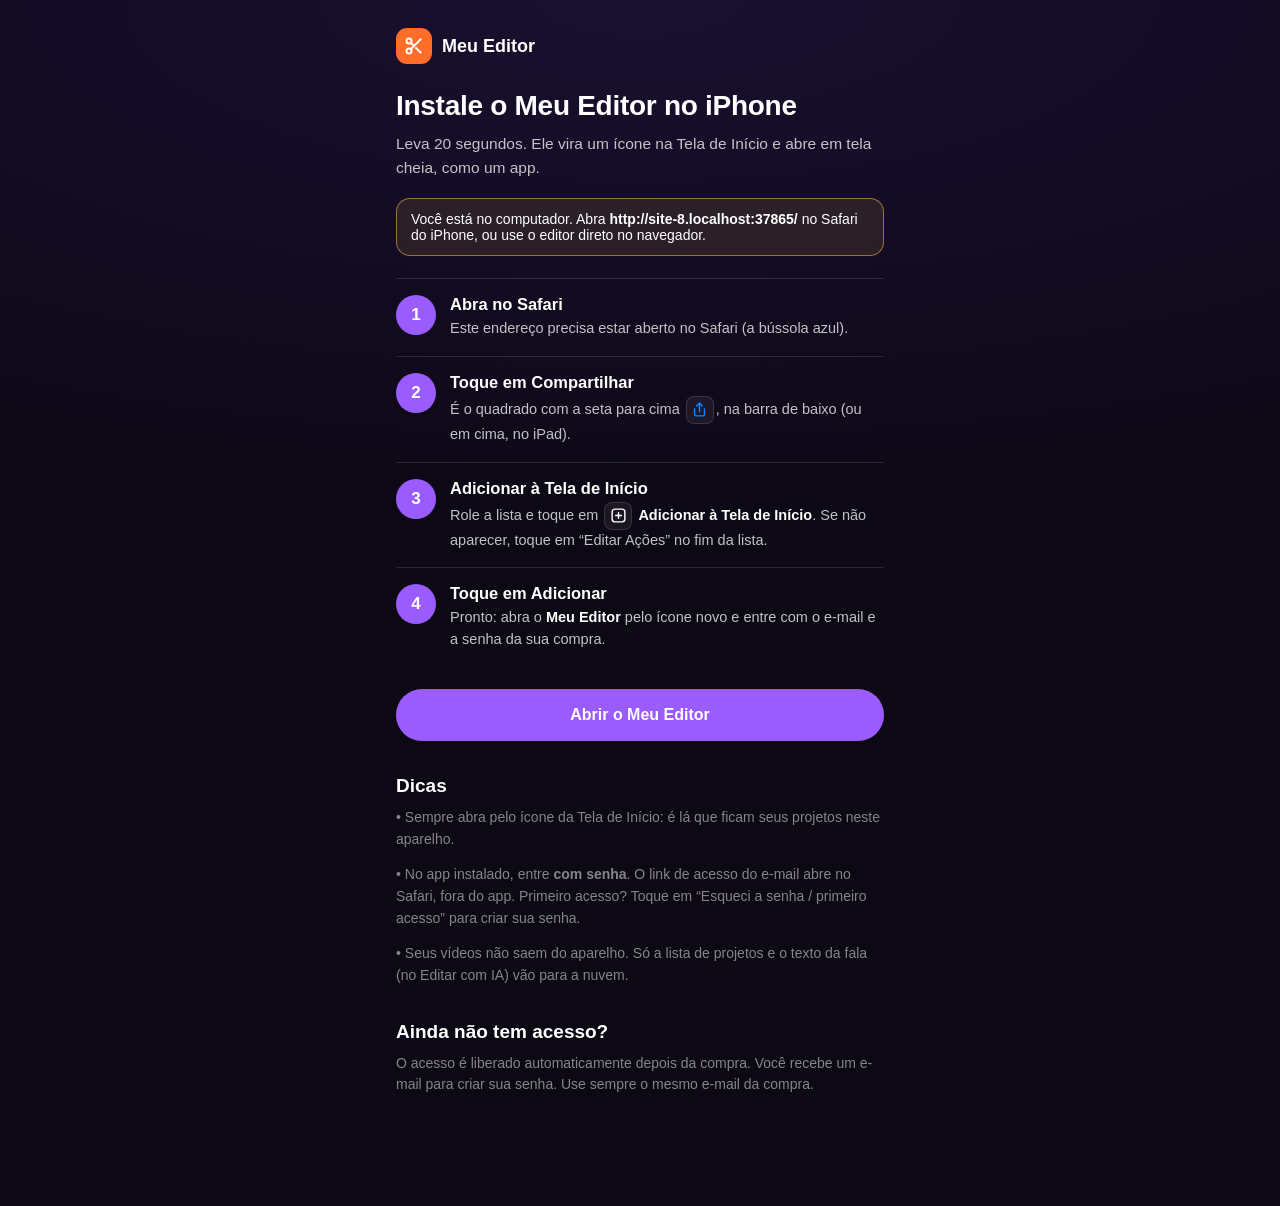
==== instalar.html @ 906d28c8 "v25: produto à venda — login, banco por comprador, Kiwify, iPhone e Editar com IA - Supabase próprio" ====
<!doctype html>
<html lang="pt-BR">
<head>
<meta charset="utf-8">
<meta name="viewport" content="width=device-width, initial-scale=1, viewport-fit=cover">
<meta name="theme-color" content="#0c0814">
<meta name="apple-mobile-web-app-capable" content="yes">
<meta name="apple-mobile-web-app-title" content="Meu Editor">
<link rel="manifest" href="manifest.webmanifest">
<link rel="apple-touch-icon" href="icons/icon-180.png">
<link rel="icon" href="icons/icon.svg" type="image/svg+xml">
<title>Instalar o Meu Editor</title>
<style>
:root { --ink:#fff; --ink-2:rgba(255,255,255,.75); --ink-3:rgba(255,255,255,.5); --line:rgba(255,255,255,.12); --glass:rgba(255,255,255,.06);
  --accent:#9b5cff; --accent-2:#c9a6ff; --logo:#ff6d29; --bg0:#0c0814; --bg1:#1a1030; --ok:#2bf0b4; }
* { box-sizing: border-box; }
html, body { margin: 0; background: var(--bg0); color: var(--ink); font-family: "Helvetica Neue", Helvetica, Inter, Arial, sans-serif; }
body { background: radial-gradient(120% 60% at 50% 0%, var(--bg1), var(--bg0)) fixed; min-height: 100vh; }
main { max-width: 520px; margin: 0 auto; padding: calc(28px + env(safe-area-inset-top)) 16px calc(96px + env(safe-area-inset-bottom)); }
.marca { display: flex; align-items: center; gap: 10px; font-weight: 700; font-size: 18px; margin-bottom: 26px; }
.marca i { width: 36px; height: 36px; border-radius: 11px; background: var(--logo); display: grid; place-items: center; }
.marca svg { width: 20px; height: 20px; color: #fff; }
h1 { font-size: 28px; line-height: 1.15; margin: 0 0 10px; letter-spacing: -.01em; }
p { color: var(--ink-2); line-height: 1.55; margin: 0 0 14px; font-size: 15.5px; }
.aviso { padding: 12px 14px; border-radius: 14px; border: 1px solid rgba(255,200,80,.5); background: rgba(255,200,80,.1); font-size: 14px; color: var(--ink); margin: 18px 0; display: none; }
.aviso.ok { border-color: rgba(43,240,180,.5); background: rgba(43,240,180,.1); }
ol { list-style: none; padding: 0; margin: 22px 0; counter-reset: p; }
li { counter-increment: p; display: grid; grid-template-columns: 40px 1fr; gap: 14px; padding: 16px 0; border-top: 1px solid var(--line); }
li::before { content: counter(p); width: 40px; height: 40px; border-radius: 50%; background: var(--accent); display: grid; place-items: center; font-weight: 700; font-size: 17px; }
li > div > b { display: block; font-size: 16.5px; margin-bottom: 4px; }
li span b { color: var(--ink); }
li span { color: var(--ink-2); font-size: 14.5px; line-height: 1.5; }
.ic { display: inline-grid; place-items: center; width: 28px; height: 28px; border-radius: 8px; background: var(--glass); border: 1px solid var(--line); vertical-align: middle; margin: 0 2px; }
.ic svg { width: 17px; height: 17px; color: #0a84ff; }
.ic.plus svg { color: #fff; }
.btn { display: flex; align-items: center; justify-content: center; height: 52px; border-radius: 999px; background: var(--accent); color: #fff; text-decoration: none; font-weight: 700; font-size: 16px; margin: 22px 0 10px; }
.btn.sec { background: var(--glass); border: 1px solid var(--line); }
h2 { font-size: 19px; margin: 34px 0 10px; }
.pq { font-size: 14px; color: var(--ink-3); }
.seta { position: fixed; left: 50%; bottom: calc(10px + env(safe-area-inset-bottom)); transform: translateX(-50%); display: none; flex-direction: column; align-items: center; gap: 2px; padding: 8px 16px 6px; border-radius: 16px; background: rgba(26,16,48,.95); border: 1px solid var(--line); box-shadow: 0 6px 20px rgba(0,0,0,.5); color: var(--accent-2); font-size: 13px; font-weight: 600; animation: pulo 1.4s ease-in-out infinite; pointer-events: none; }
.seta svg { width: 26px; height: 26px; }
@keyframes pulo { 50% { transform: translate(-50%, 6px); } }
</style>
</head>
<body>
<main>
  <div class="marca"><i><svg viewBox="0 0 24 24" fill="none" stroke="currentColor" stroke-width="2.4" stroke-linecap="round" stroke-linejoin="round"><circle cx="6" cy="6" r="3"/><circle cx="6" cy="18" r="3"/><path d="M20 4 8.12 15.88M14.47 14.48 20 20M8.12 8.12 12 12"/></svg></i>Meu Editor</div>

  <h1>Instale o Meu Editor no iPhone</h1>
  <p>Leva 20 segundos. Ele vira um ícone na Tela de Início e abre em tela cheia, como um app.</p>

  <div class="aviso" id="av-safari">Abra esta página no <b>Safari</b> para instalar. No Chrome ou no Instagram o iPhone não mostra a opção. Toque em ••• e escolha “Abrir no Safari”, ou copie o endereço.</div>
  <div class="aviso ok" id="av-ok">Você já está no app instalado. Tudo certo!</div>
  <div class="aviso" id="av-pc">Você está no computador. Abra <b id="end"></b> no Safari do iPhone, ou use o editor direto no navegador.</div>

  <ol>
    <li><div><b>Abra no Safari</b><span>Este endereço precisa estar aberto no Safari (a bússola azul).</span></div></li>
    <li><div><b>Toque em Compartilhar</b><span>É o quadrado com a seta para cima <span class="ic"><svg viewBox="0 0 24 24" fill="none" stroke="currentColor" stroke-width="2" stroke-linecap="round" stroke-linejoin="round"><path d="M12 3v12M8 7l4-4 4 4"/><path d="M5 11v8a2 2 0 0 0 2 2h10a2 2 0 0 0 2-2v-8"/></svg></span>, na barra de baixo (ou em cima, no iPad).</span></div></li>
    <li><div><b>Adicionar à Tela de Início</b><span>Role a lista e toque em <span class="ic plus"><svg viewBox="0 0 24 24" fill="none" stroke="currentColor" stroke-width="2" stroke-linecap="round"><rect x="3" y="3" width="18" height="18" rx="4"/><path d="M12 8v8M8 12h8"/></svg></span> <b>Adicionar à Tela de Início</b>. Se não aparecer, toque em “Editar Ações” no fim da lista.</span></div></li>
    <li><div><b>Toque em Adicionar</b><span>Pronto: abra o <b>Meu Editor</b> pelo ícone novo e entre com o e-mail e a senha da sua compra.</span></div></li>
  </ol>

  <a class="btn" href="./">Abrir o Meu Editor</a>

  <h2>Dicas</h2>
  <p class="pq">• Sempre abra pelo ícone da Tela de Início: é lá que ficam seus projetos neste aparelho.</p>
  <p class="pq">• No app instalado, entre <b>com senha</b>. O link de acesso do e-mail abre no Safari, fora do app. Primeiro acesso? Toque em “Esqueci a senha / primeiro acesso” para criar sua senha.</p>
  <p class="pq">• Seus vídeos não saem do aparelho. Só a lista de projetos e o texto da fala (no Editar com IA) vão para a nuvem.</p>

  <h2 id="comprar">Ainda não tem acesso?</h2>
  <p class="pq">O acesso é liberado automaticamente depois da compra. Você recebe um e-mail para criar sua senha. Use sempre o mesmo e-mail da compra.</p>
</main>
<div class="seta" id="seta"><span>Compartilhar fica aqui</span><svg viewBox="0 0 24 24" fill="none" stroke="currentColor" stroke-width="2.4" stroke-linecap="round" stroke-linejoin="round"><path d="M12 5v14M5 12l7 7 7-7"/></svg></div>
<script>
(function () {
  var ua = navigator.userAgent;
  var ios = /iPhone|iPad|iPod/.test(ua) || (navigator.platform === 'MacIntel' && navigator.maxTouchPoints > 1);
  var instalado = navigator.standalone === true || window.matchMedia('(display-mode: standalone)').matches;
  var outroNavegador = /CriOS|FxiOS|EdgiOS|OPiOS|Instagram|FBAN|FBAV|Line\//.test(ua);
  var mostra = function (id) { document.getElementById(id).style.display = 'block'; };
  document.getElementById('end').textContent = location.origin + location.pathname.replace(/instalar\.html$/, '');
  if (instalado) mostra('av-ok');
  else if (ios && outroNavegador) mostra('av-safari');
  else if (ios) { if (/iPhone|iPod/.test(ua)) document.getElementById('seta').style.display = 'flex'; }
  else mostra('av-pc');
})();
</script>
</body>
</html>
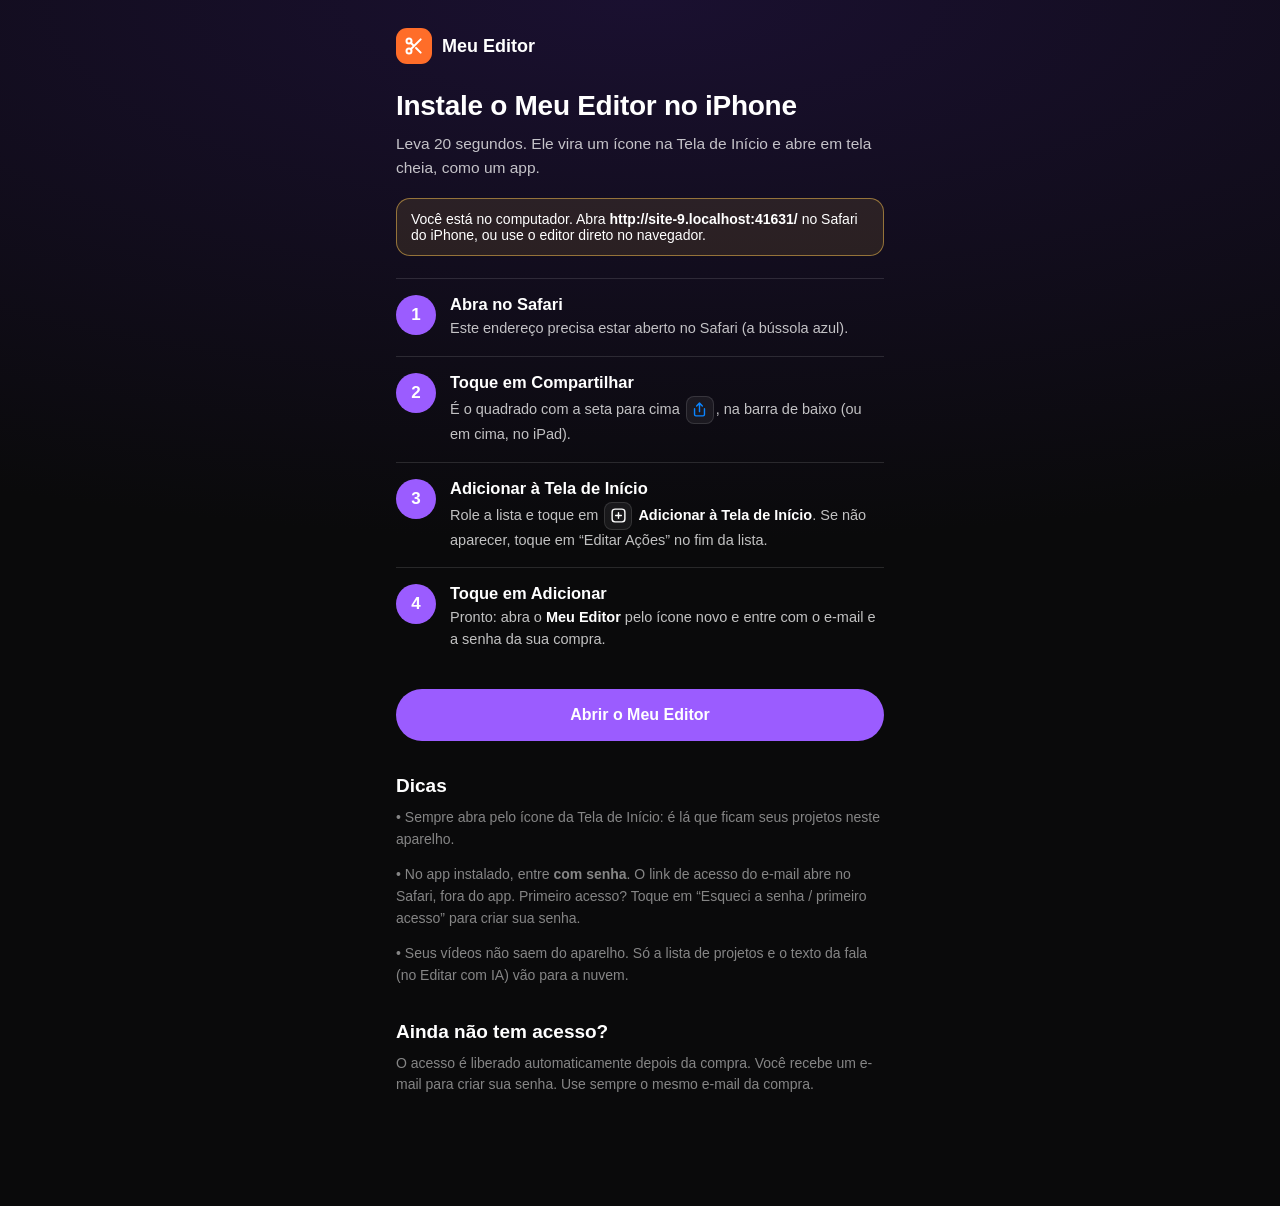
==== commit 77bba335: "Página de instalar com a cor do tema novo Co-Authored-By: Claude Opus 5.5 <noreply@anthropic.com>" ====
--- a/instalar.html
+++ b/instalar.html
@@ -3,7 +3,7 @@
 <head>
 <meta charset="utf-8">
 <meta name="viewport" content="width=device-width, initial-scale=1, viewport-fit=cover">
-<meta name="theme-color" content="#0c0814">
+<meta name="theme-color" content="#0a0a0b">
 <meta name="apple-mobile-web-app-capable" content="yes">
 <meta name="apple-mobile-web-app-title" content="Meu Editor">
 <link rel="manifest" href="manifest.webmanifest">
@@ -12,7 +12,7 @@
 <title>Instalar o Meu Editor</title>
 <style>
 :root { --ink:#fff; --ink-2:rgba(255,255,255,.75); --ink-3:rgba(255,255,255,.5); --line:rgba(255,255,255,.12); --glass:rgba(255,255,255,.06);
-  --accent:#9b5cff; --accent-2:#c9a6ff; --logo:#ff6d29; --bg0:#0c0814; --bg1:#1a1030; --ok:#2bf0b4; }
+  --accent:#9b5cff; --accent-2:#c9a6ff; --logo:#ff6d29; --bg0:#0a0a0b; --bg1:#1a1030; --ok:#2bf0b4; }
 * { box-sizing: border-box; }
 html, body { margin: 0; background: var(--bg0); color: var(--ink); font-family: "Helvetica Neue", Helvetica, Inter, Arial, sans-serif; }
 body { background: radial-gradient(120% 60% at 50% 0%, var(--bg1), var(--bg0)) fixed; min-height: 100vh; }
